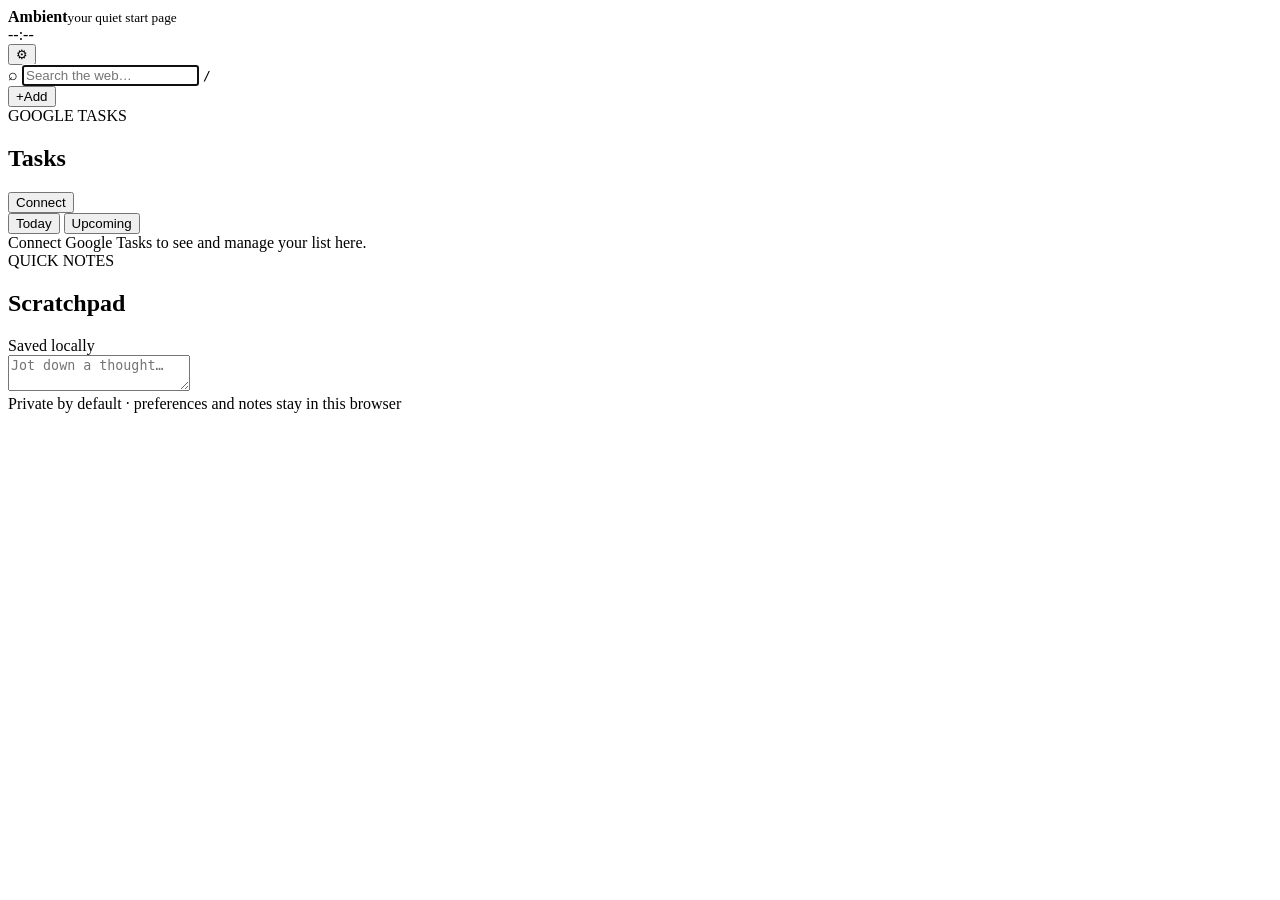
==== extension/newtab.html @ 1ea0e8cf "Add new-tab dashboard markup" ====
<!doctype html>
<html lang="en">
<head>
  <meta charset="utf-8" />
  <meta name="viewport" content="width=device-width, initial-scale=1" />
  <meta name="color-scheme" content="light dark" />
  <title>Ambient Dashboard</title>
  <link rel="stylesheet" href="styles.css" />
</head>
<body>
  <div class="background" id="background"></div>
  <div class="scrim"></div>

  <main class="shell">
    <header class="topbar">
      <div class="brand">
        <div class="brand-mark" aria-hidden="true"><span></span><span></span></div>
        <div><strong>Ambient</strong><small>your quiet start page</small></div>
      </div>
      <div class="clock-wrap" aria-live="polite">
        <div id="dateText" class="date"></div>
        <div id="clockText" class="clock">--:--</div>
      </div>
      <button class="icon-button" id="settingsButton" aria-label="Open settings" title="Settings">⚙</button>
    </header>

    <section class="hero glass">
      <form id="searchForm" class="search" autocomplete="off">
        <span aria-hidden="true">⌕</span>
        <input id="searchInput" type="search" placeholder="Search the web…" aria-label="Search the web" autofocus />
        <kbd>/</kbd>
      </form>
    </section>

    <section class="shortcuts-wrap" aria-label="Shortcuts">
      <div id="shortcuts" class="shortcuts"></div>
      <button id="addShortcutButton" class="shortcut add-shortcut" type="button" title="Add shortcut">
        <span class="shortcut-icon">+</span><span>Add</span>
      </button>
    </section>

    <section class="dashboard-grid">
      <article class="card glass tasks-card">
        <div class="card-head">
          <div>
            <span class="eyebrow">GOOGLE TASKS</span>
            <h2>Tasks</h2>
          </div>
          <div class="task-head-actions">
            <select id="taskListSelect" class="compact-select" aria-label="Task list" hidden></select>
            <button id="connectTasksButton" class="secondary-button" type="button">Connect</button>
            <button id="refreshTasksButton" class="icon-button small" type="button" title="Refresh tasks" hidden>↻</button>
          </div>
        </div>

        <div class="tabs" role="tablist" aria-label="Task filter">
          <button class="tab active" data-filter="today" role="tab" aria-selected="true">Today</button>
          <button class="tab" data-filter="upcoming" role="tab" aria-selected="false">Upcoming</button>
        </div>

        <div id="taskStatus" class="empty-state">
          Connect Google Tasks to see and manage your list here.
        </div>
        <div id="taskList" class="task-list" hidden></div>

        <form id="addTaskForm" class="add-task" hidden>
          <span>+</span>
          <input id="newTaskInput" maxlength="1024" placeholder="Add a task" aria-label="Add a task" />
          <button type="submit">Add</button>
        </form>
      </article>

      <article class="card glass notes-card">
        <div class="card-head">
          <div>
            <span class="eyebrow">QUICK NOTES</span>
            <h2>Scratchpad</h2>
          </div>
          <span id="notesSaved" class="saved-state">Saved locally</span>
        </div>
        <textarea id="notes" maxlength="12000" placeholder="Jot down a thought…" aria-label="Quick notes"></textarea>
      </article>
    </section>

    <footer>Private by default · preferences and notes stay in this browser</footer>
  </main>

  <dialog id="settingsDialog" class="settings-dialog">
    <form method="dialog" class="settings-panel glass" id="settingsForm">
      <div class="settings-head">
        <div><span class="eyebrow">SETTINGS</span><h2>Make it yours</h2></div>
        <button class="icon-button" id="closeSettingsButton" type="button" aria-label="Close settings">×</button>
      </div>

      <div class="settings-grid">
        <label>Appearance
          <select id="themeMode">
            <option value="auto">Auto</option>
            <option value="dark">Dark</option>
            <option value="light">Light</option>
          </select>
        </label>
        <label>Search engine
          <select id="searchEngine">
            <option value="google">Google</option>
            <option value="bing">Bing</option>
            <option value="duckduckgo">DuckDuckGo</option>
          </select>
        </label>
        <label>Primary color
          <input id="primaryColor" type="color" value="#6f87d8" />
        </label>
        <label>Accent color
          <input id="accentColor" type="color" value="#8d7cf6" />
        </label>
        <label>Glass intensity
          <input id="glassIntensity" type="range" min="35" max="90" value="68" />
        </label>
        <label>Background dim
          <input id="backgroundDim" type="range" min="0" max="80" value="28" />
        </label>
      </div>

      <div class="settings-section">
        <div class="section-title"><strong>Background</strong><span>Optional local image</span></div>
        <div class="row gap">
          <label class="file-button">Choose image<input id="backgroundFile" type="file" accept="image/*" /></label>
          <button id="clearBackgroundButton" class="secondary-button" type="button">Clear image</button>
        </div>
      </div>

      <div class="settings-section">
        <div class="section-title"><strong>Google Tasks</strong><span>One-time OAuth setup</span></div>
        <label>Google OAuth Client ID
          <input id="googleClientId" type="text" placeholder="123…apps.googleusercontent.com" autocomplete="off" spellcheck="false" />
        </label>
        <label>Authorized redirect URI
          <div class="copy-row"><input id="redirectUri" type="text" readonly /><button id="copyRedirectButton" class="secondary-button" type="button">Copy</button></div>
        </label>
        <p class="hint">Create a Google OAuth Web client, enable the Tasks API, add this exact redirect URI, then paste the client ID above.</p>
      </div>

      <div class="settings-section">
        <div class="section-title"><strong>Shortcuts</strong><span>Right-click a shortcut to remove it</span></div>
        <div id="shortcutSettings" class="shortcut-settings"></div>
      </div>

      <div class="settings-actions">
        <button id="resetSettingsButton" class="secondary-button" type="button">Reset appearance</button>
        <button id="saveSettingsButton" class="primary-button" value="default">Save</button>
      </div>
    </form>
  </dialog>

  <script src="app.js"></script>
</body>
</html>
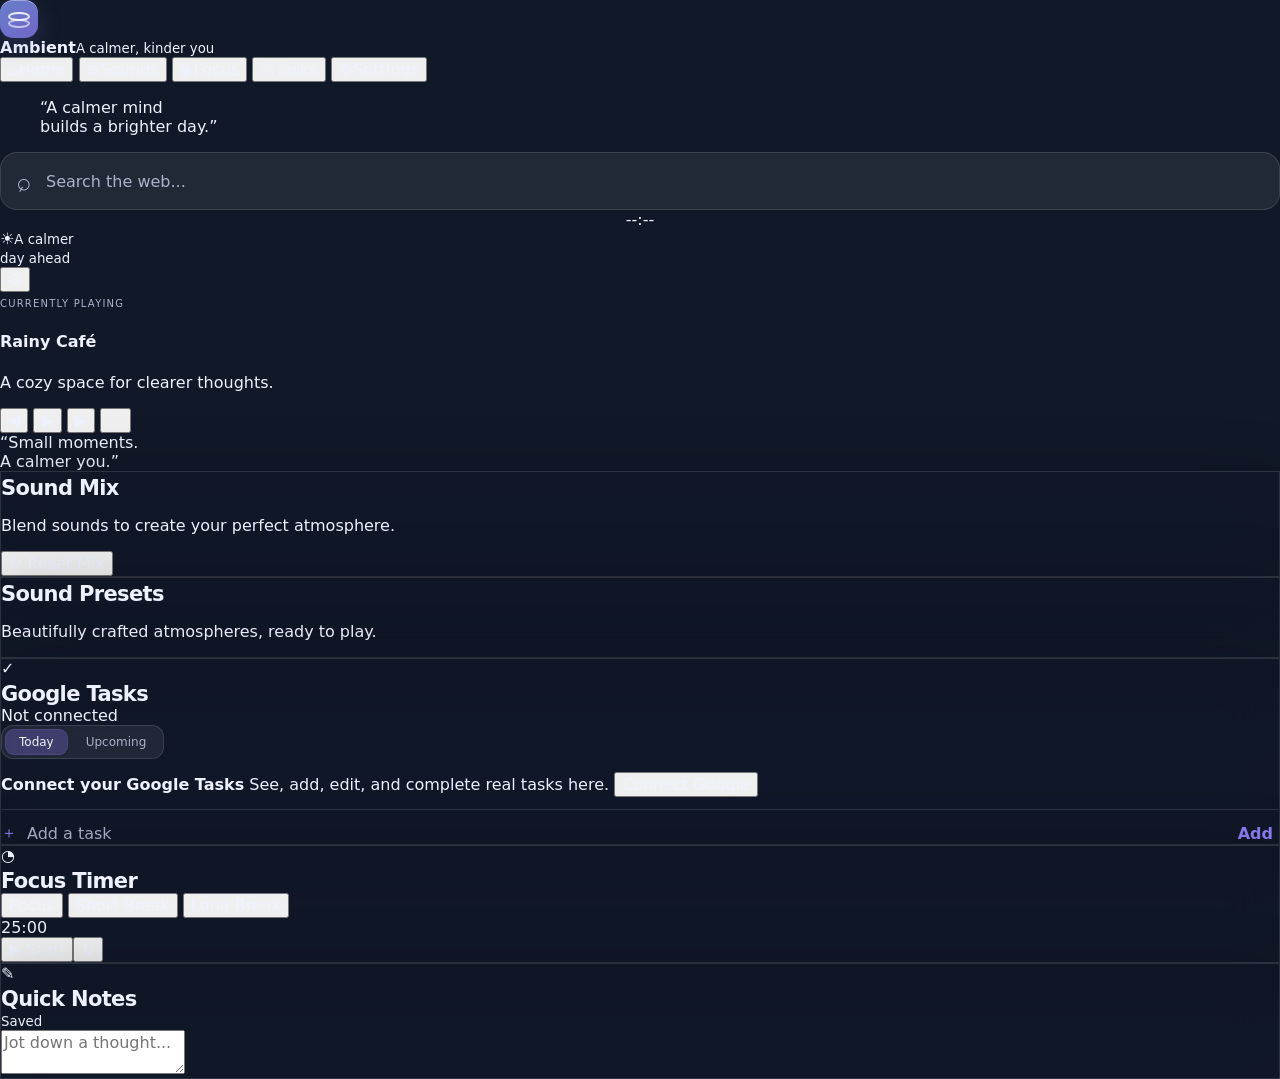
==== commit d483fe70: "Rebuild dashboard layout to match reference" ====
--- a/extension/newtab.html
+++ b/extension/newtab.html
@@ -8,147 +8,158 @@
   <link rel="stylesheet" href="styles.css" />
 </head>
 <body>
-  <div class="background" id="background"></div>
-  <div class="scrim"></div>
+  <div class="page-bg" id="pageBg"></div>
+  <div class="page-wash"></div>
 
-  <main class="shell">
-    <header class="topbar">
-      <div class="brand">
+  <main class="app-shell">
+    <aside class="sidebar glass-soft">
+      <div class="brand-block">
         <div class="brand-mark" aria-hidden="true"><span></span><span></span></div>
-        <div><strong>Ambient</strong><small>your quiet start page</small></div>
+        <div><strong>Ambient</strong><small>A calmer, kinder you</small></div>
       </div>
-      <div class="clock-wrap" aria-live="polite">
-        <div id="dateText" class="date"></div>
-        <div id="clockText" class="clock">--:--</div>
+
+      <nav class="nav-list" aria-label="Dashboard sections">
+        <button class="nav-item active" data-target="homeSection"><span>⌂</span>Home</button>
+        <button class="nav-item" data-target="soundMix"><span>≋</span>Sounds</button>
+        <button class="nav-item" data-target="focusCard"><span>◉</span>Focus</button>
+        <button class="nav-item" data-target="tasksCard"><span>☑</span>Tasks</button>
+        <button class="nav-item" id="settingsNav"><span>⚙</span>Settings</button>
+      </nav>
+
+      <blockquote>“A calmer mind<br>builds a brighter day.”</blockquote>
+    </aside>
+
+    <section class="workspace" id="homeSection">
+      <header class="top-strip">
+        <form id="searchForm" class="search glass-soft" autocomplete="off">
+          <span class="search-icon">⌕</span>
+          <input id="searchInput" type="search" placeholder="Search the web..." aria-label="Search the web" />
+        </form>
+        <div class="clock-wrap">
+          <div id="dateText" class="date-text"></div>
+          <div id="clockText" class="clock-text">--:--</div>
+        </div>
+        <div class="day-state"><span>☀</span><small>A calmer<br>day ahead</small></div>
+        <button class="top-icon" id="settingsButton" aria-label="Open settings">⚙</button>
+      </header>
+
+      <div class="content-grid">
+        <section class="main-column">
+          <article class="now-playing scenic-card">
+            <div class="scenic-overlay"></div>
+            <div class="scenic-content">
+              <div>
+                <span class="eyebrow light">CURRENTLY PLAYING</span>
+                <h1 id="sceneTitle">Rainy Café</h1>
+                <p id="sceneSubtitle">A cozy space for clearer thoughts.</p>
+              </div>
+              <div class="player-row">
+                <button class="round-ghost" id="prevPreset" title="Previous preset">◀</button>
+                <button class="play-main" id="mainPlay" aria-label="Play or pause">▶</button>
+                <button class="round-ghost" id="nextPreset" title="Next preset">▶</button>
+                <button class="round-ghost" id="favoritePreset" title="Favorite">♡</button>
+              </div>
+            </div>
+            <div class="quote-chip">“Small moments.<br>A calmer you.”</div>
+          </article>
+
+          <article class="panel glass" id="soundMix">
+            <div class="panel-head">
+              <div><h2>Sound Mix</h2><p>Blend sounds to create your perfect atmosphere.</p></div>
+              <button class="secondary" id="resetMix">↻ Reset Mix</button>
+            </div>
+            <div class="sound-grid" id="soundGrid"></div>
+          </article>
+
+          <article class="panel glass presets-panel">
+            <div class="panel-head compact"><div><h2>Sound Presets</h2><p>Beautifully crafted atmospheres, ready to play.</p></div></div>
+            <div class="preset-grid" id="presetGrid"></div>
+          </article>
+        </section>
+
+        <aside class="right-column">
+          <article class="side-card glass" id="tasksCard">
+            <div class="side-card-head">
+              <div class="title-with-icon"><span class="badge-icon">✓</span><h2>Google Tasks</h2></div>
+              <div class="sync-state" id="syncState"><span></span> Not connected</div>
+            </div>
+
+            <div class="task-toolbar">
+              <div class="tabs" role="tablist">
+                <button class="tab active" data-filter="today">Today</button>
+                <button class="tab" data-filter="upcoming">Upcoming</button>
+              </div>
+              <select id="taskListSelect" class="task-list-select" aria-label="Task list" hidden></select>
+            </div>
+
+            <div id="taskStatus" class="task-status">
+              <strong>Connect your Google Tasks</strong>
+              <span>See, add, edit, and complete real tasks here.</span>
+              <button id="connectTasksButton" class="primary compact-button">Connect Google</button>
+            </div>
+            <div id="taskList" class="task-list" hidden></div>
+
+            <form id="addTaskForm" class="add-task" hidden>
+              <span>＋</span><input id="newTaskInput" maxlength="1024" placeholder="Add a task" />
+              <button type="submit">Add</button>
+            </form>
+          </article>
+
+          <article class="side-card glass" id="focusCard">
+            <div class="side-card-head"><div class="title-with-icon"><span class="plain-icon">◔</span><h2>Focus Timer</h2></div></div>
+            <div class="focus-tabs">
+              <button class="focus-mode active" data-minutes="25">Focus</button>
+              <button class="focus-mode" data-minutes="5">Short Break</button>
+              <button class="focus-mode" data-minutes="15">Long Break</button>
+            </div>
+            <div class="timer" id="timerText">25:00</div>
+            <div class="timer-actions"><button class="primary timer-start" id="timerStart">▶ Start</button><button class="mini" id="timerReset">↻</button></div>
+          </article>
+
+          <article class="side-card glass notes-mini">
+            <div class="side-card-head"><div class="title-with-icon"><span class="plain-icon">✎</span><h2>Quick Notes</h2></div><small id="notesSaved">Saved</small></div>
+            <textarea id="notes" maxlength="12000" placeholder="Jot down a thought..."></textarea>
+          </article>
+        </aside>
       </div>
-      <button class="icon-button" id="settingsButton" aria-label="Open settings" title="Settings">⚙</button>
-    </header>
-
-    <section class="hero glass">
-      <form id="searchForm" class="search" autocomplete="off">
-        <span aria-hidden="true">⌕</span>
-        <input id="searchInput" type="search" placeholder="Search the web…" aria-label="Search the web" autofocus />
-        <kbd>/</kbd>
-      </form>
     </section>
-
-    <section class="shortcuts-wrap" aria-label="Shortcuts">
-      <div id="shortcuts" class="shortcuts"></div>
-      <button id="addShortcutButton" class="shortcut add-shortcut" type="button" title="Add shortcut">
-        <span class="shortcut-icon">+</span><span>Add</span>
-      </button>
-    </section>
-
-    <section class="dashboard-grid">
-      <article class="card glass tasks-card">
-        <div class="card-head">
-          <div>
-            <span class="eyebrow">GOOGLE TASKS</span>
-            <h2>Tasks</h2>
-          </div>
-          <div class="task-head-actions">
-            <select id="taskListSelect" class="compact-select" aria-label="Task list" hidden></select>
-            <button id="connectTasksButton" class="secondary-button" type="button">Connect</button>
-            <button id="refreshTasksButton" class="icon-button small" type="button" title="Refresh tasks" hidden>↻</button>
-          </div>
-        </div>
-
-        <div class="tabs" role="tablist" aria-label="Task filter">
-          <button class="tab active" data-filter="today" role="tab" aria-selected="true">Today</button>
-          <button class="tab" data-filter="upcoming" role="tab" aria-selected="false">Upcoming</button>
-        </div>
-
-        <div id="taskStatus" class="empty-state">
-          Connect Google Tasks to see and manage your list here.
-        </div>
-        <div id="taskList" class="task-list" hidden></div>
-
-        <form id="addTaskForm" class="add-task" hidden>
-          <span>+</span>
-          <input id="newTaskInput" maxlength="1024" placeholder="Add a task" aria-label="Add a task" />
-          <button type="submit">Add</button>
-        </form>
-      </article>
-
-      <article class="card glass notes-card">
-        <div class="card-head">
-          <div>
-            <span class="eyebrow">QUICK NOTES</span>
-            <h2>Scratchpad</h2>
-          </div>
-          <span id="notesSaved" class="saved-state">Saved locally</span>
-        </div>
-        <textarea id="notes" maxlength="12000" placeholder="Jot down a thought…" aria-label="Quick notes"></textarea>
-      </article>
-    </section>
-
-    <footer>Private by default · preferences and notes stay in this browser</footer>
   </main>
 
   <dialog id="settingsDialog" class="settings-dialog">
     <form method="dialog" class="settings-panel glass" id="settingsForm">
       <div class="settings-head">
         <div><span class="eyebrow">SETTINGS</span><h2>Make it yours</h2></div>
-        <button class="icon-button" id="closeSettingsButton" type="button" aria-label="Close settings">×</button>
+        <button class="close" id="closeSettingsButton" type="button">×</button>
       </div>
 
       <div class="settings-grid">
-        <label>Appearance
-          <select id="themeMode">
-            <option value="auto">Auto</option>
-            <option value="dark">Dark</option>
-            <option value="light">Light</option>
-          </select>
-        </label>
-        <label>Search engine
-          <select id="searchEngine">
-            <option value="google">Google</option>
-            <option value="bing">Bing</option>
-            <option value="duckduckgo">DuckDuckGo</option>
-          </select>
-        </label>
-        <label>Primary color
-          <input id="primaryColor" type="color" value="#6f87d8" />
-        </label>
-        <label>Accent color
-          <input id="accentColor" type="color" value="#8d7cf6" />
-        </label>
-        <label>Glass intensity
-          <input id="glassIntensity" type="range" min="35" max="90" value="68" />
-        </label>
-        <label>Background dim
-          <input id="backgroundDim" type="range" min="0" max="80" value="28" />
-        </label>
+        <label>Appearance<select id="themeMode"><option value="light">Light</option><option value="dark">Dark</option><option value="auto">Auto</option></select></label>
+        <label>Search engine<select id="searchEngine"><option value="google">Google</option><option value="bing">Bing</option><option value="duckduckgo">DuckDuckGo</option></select></label>
+        <label>Primary color<input id="primaryColor" type="color" value="#dfe8ff" /></label>
+        <label>Accent color<input id="accentColor" type="color" value="#6f72e8" /></label>
+        <label>Glass intensity<input id="glassIntensity" type="range" min="42" max="90" value="72" /></label>
+        <label>Background dim<input id="backgroundDim" type="range" min="0" max="65" value="16" /></label>
       </div>
 
-      <div class="settings-section">
+      <section class="settings-section">
         <div class="section-title"><strong>Background</strong><span>Optional local image</span></div>
-        <div class="row gap">
-          <label class="file-button">Choose image<input id="backgroundFile" type="file" accept="image/*" /></label>
-          <button id="clearBackgroundButton" class="secondary-button" type="button">Clear image</button>
+        <div class="row-gap"><label class="file-button">Choose image<input id="backgroundFile" type="file" accept="image/*" /></label><button id="clearBackgroundButton" class="secondary" type="button">Clear image</button></div>
+      </section>
+
+      <section class="settings-section" id="googleSetupSection">
+        <div class="section-title"><strong>Google Tasks</strong><span>Uses the official Google Tasks API</span></div>
+        <div class="oauth-callout">
+          <strong>One-time Google setup is required.</strong>
+          <p>A browser extension cannot access your private Tasks until Google issues it an OAuth client ID. Enable the Google Tasks API, create a <b>Web application</b> OAuth client, add the redirect URI below, then paste the client ID here.</p>
+          <a href="https://console.cloud.google.com/apis/library/tasks.googleapis.com" target="_blank" rel="noreferrer">Open Google Cloud Tasks API ↗</a>
         </div>
-      </div>
+        <label>OAuth Client ID<input id="googleClientId" type="text" placeholder="123...apps.googleusercontent.com" autocomplete="off" spellcheck="false" /></label>
+        <label>Authorized redirect URI<div class="copy-row"><input id="redirectUri" type="text" readonly /><button id="copyRedirectButton" class="secondary" type="button">Copy</button></div></label>
+        <div class="row-gap"><button id="testGoogleButton" class="primary" type="button">Connect / test Google Tasks</button><button id="disconnectGoogleButton" class="secondary" type="button">Disconnect</button></div>
+        <p class="hint" id="googleSetupHint">After saving the client ID, press Connect / test Google Tasks.</p>
+      </section>
 
-      <div class="settings-section">
-        <div class="section-title"><strong>Google Tasks</strong><span>One-time OAuth setup</span></div>
-        <label>Google OAuth Client ID
-          <input id="googleClientId" type="text" placeholder="123…apps.googleusercontent.com" autocomplete="off" spellcheck="false" />
-        </label>
-        <label>Authorized redirect URI
-          <div class="copy-row"><input id="redirectUri" type="text" readonly /><button id="copyRedirectButton" class="secondary-button" type="button">Copy</button></div>
-        </label>
-        <p class="hint">Create a Google OAuth Web client, enable the Tasks API, add this exact redirect URI, then paste the client ID above.</p>
-      </div>
-
-      <div class="settings-section">
-        <div class="section-title"><strong>Shortcuts</strong><span>Right-click a shortcut to remove it</span></div>
-        <div id="shortcutSettings" class="shortcut-settings"></div>
-      </div>
-
-      <div class="settings-actions">
-        <button id="resetSettingsButton" class="secondary-button" type="button">Reset appearance</button>
-        <button id="saveSettingsButton" class="primary-button" value="default">Save</button>
-      </div>
+      <div class="settings-actions"><button id="resetSettingsButton" class="secondary" type="button">Reset appearance</button><button id="saveSettingsButton" class="primary" value="default">Save</button></div>
     </form>
   </dialog>
 
--- a/extension/styles.css
+++ b/extension/styles.css
@@ -0,0 +1,154 @@
+:root {
+  --primary: #6f87d8;
+  --accent: #8d7cf6;
+  --primary-rgb: 111, 135, 216;
+  --accent-rgb: 141, 124, 246;
+  --glass-alpha: .68;
+  --dim: .28;
+  --text: #eef2ff;
+  --muted: #aab3ca;
+  --line: rgba(255,255,255,.12);
+  --card: rgba(18,24,39,var(--glass-alpha));
+  --field: rgba(255,255,255,.07);
+  --shadow: 0 24px 70px rgba(5,9,18,.36);
+}
+* { box-sizing: border-box; }
+html, body { margin: 0; min-height: 100%; }
+html { background: #111827; }
+body {
+  min-height: 100vh;
+  color: var(--text);
+  font-family: Inter, ui-sans-serif, system-ui, -apple-system, BlinkMacSystemFont, "Segoe UI", sans-serif;
+  background: #111827;
+  overflow-x: hidden;
+}
+button, input, textarea, select { font: inherit; }
+button { color: inherit; }
+.background {
+  position: fixed; inset: 0; z-index: -3;
+  background:
+    radial-gradient(circle at 14% 12%, rgba(var(--primary-rgb),.35), transparent 34%),
+    radial-gradient(circle at 82% 8%, rgba(var(--accent-rgb),.24), transparent 34%),
+    linear-gradient(145deg, #182338, #101827 58%, #15182a);
+  background-size: cover; background-position: center;
+  transform: scale(1.015);
+}
+.scrim { position: fixed; inset: 0; z-index: -2; background: rgba(5,8,14,var(--dim)); backdrop-filter: blur(2px); }
+body.light {
+  --text: #16213a;
+  --muted: #60708f;
+  --line: rgba(31,45,78,.13);
+  --card: rgba(244,247,255,var(--glass-alpha));
+  --field: rgba(255,255,255,.48);
+  --shadow: 0 24px 60px rgba(77,91,124,.18);
+  background: #e7edf8;
+}
+body.light .background {
+  background:
+    radial-gradient(circle at 12% 10%, rgba(var(--primary-rgb),.22), transparent 34%),
+    radial-gradient(circle at 84% 4%, rgba(var(--accent-rgb),.16), transparent 34%),
+    linear-gradient(145deg, #eff3fa, #dce5f2 58%, #e9e6f4);
+}
+.glass { border: 1px solid var(--line); background: var(--card); backdrop-filter: blur(26px) saturate(130%); -webkit-backdrop-filter: blur(26px) saturate(130%); box-shadow: var(--shadow); }
+.shell { width: min(1180px, calc(100% - 44px)); margin: 0 auto; padding: 28px 0 34px; }
+.topbar { display: grid; grid-template-columns: 1fr auto 1fr; align-items: center; gap: 18px; margin-bottom: 28px; }
+.brand { display: flex; align-items: center; gap: 12px; }
+.brand strong { display: block; font-size: 16px; letter-spacing: -.02em; }
+.brand small { display: block; color: var(--muted); margin-top: 2px; font-size: 11px; }
+.brand-mark { width: 38px; height: 38px; border-radius: 13px; display: grid; place-items: center; background: linear-gradient(145deg, rgba(var(--primary-rgb),.92), rgba(var(--accent-rgb),.78)); box-shadow: inset 0 1px rgba(255,255,255,.35), 0 8px 24px rgba(var(--primary-rgb),.24); position: relative; overflow: hidden; }
+.brand-mark span { position: absolute; width: 22px; height: 9px; border: 2px solid rgba(255,255,255,.86); border-radius: 50%; }
+.brand-mark span:first-child { transform: translateY(-3px); }
+.brand-mark span:last-child { transform: translateY(4px); opacity: .7; }
+.clock-wrap { text-align: center; min-width: 190px; }
+.clock { font-size: 26px; font-weight: 650; letter-spacing: -.04em; line-height: 1.05; }
+.date { color: var(--muted); font-size: 12px; margin-bottom: 4px; }
+.topbar > .icon-button { justify-self: end; }
+.icon-button { border: 1px solid var(--line); width: 40px; height: 40px; border-radius: 14px; background: var(--field); cursor: pointer; display: grid; place-items: center; transition: .18s ease; }
+.icon-button:hover, .secondary-button:hover, .primary-button:hover { transform: translateY(-1px); border-color: rgba(var(--accent-rgb),.4); }
+.icon-button.small { width: 34px; height: 34px; border-radius: 11px; }
+.hero { border-radius: 24px; padding: 13px; max-width: 820px; margin: 0 auto 22px; }
+.search { display: flex; align-items: center; gap: 13px; background: var(--field); border: 1px solid var(--line); border-radius: 17px; padding: 0 15px; height: 58px; }
+.search > span { font-size: 25px; color: var(--muted); transform: rotate(-15deg); }
+.search input { flex: 1; min-width: 0; border: 0; outline: 0; background: transparent; color: var(--text); font-size: 16px; }
+.search input::placeholder { color: var(--muted); }
+kbd { color: var(--muted); border: 1px solid var(--line); border-radius: 7px; padding: 2px 7px; font-size: 11px; background: var(--field); }
+.shortcuts-wrap { display: flex; justify-content: center; flex-wrap: wrap; gap: 10px; margin: 0 auto 24px; }
+.shortcuts { display: contents; }
+.shortcut { border: 1px solid var(--line); background: rgba(255,255,255,.045); min-width: 88px; height: 72px; padding: 9px 12px; border-radius: 18px; color: var(--text); display: flex; flex-direction: column; justify-content: center; align-items: center; gap: 6px; text-decoration: none; cursor: pointer; backdrop-filter: blur(14px); transition: .18s ease; }
+.shortcut:hover { transform: translateY(-2px); background: rgba(var(--primary-rgb),.14); border-color: rgba(var(--primary-rgb),.28); }
+.shortcut-icon { width: 28px; height: 28px; display: grid; place-items: center; border-radius: 9px; background: rgba(var(--primary-rgb),.14); font-weight: 750; }
+.shortcut span:last-child { max-width: 78px; overflow: hidden; text-overflow: ellipsis; white-space: nowrap; font-size: 11px; }
+.add-shortcut { opacity: .74; }
+.dashboard-grid { display: grid; grid-template-columns: minmax(0, 1.75fr) minmax(290px, .85fr); gap: 16px; align-items: stretch; }
+.card { border-radius: 24px; padding: 20px; min-height: 380px; }
+.card-head { display: flex; align-items: flex-start; justify-content: space-between; gap: 16px; margin-bottom: 16px; }
+.eyebrow { font-size: 10px; color: var(--muted); letter-spacing: .12em; }
+h2 { margin: 4px 0 0; font-size: 21px; letter-spacing: -.03em; }
+.task-head-actions { display: flex; gap: 7px; align-items: center; }
+.secondary-button, .primary-button { border-radius: 11px; padding: 8px 11px; border: 1px solid var(--line); cursor: pointer; transition: .18s ease; }
+.secondary-button { background: var(--field); }
+.primary-button { border-color: rgba(var(--accent-rgb),.45); background: rgba(var(--accent-rgb),.28); }
+.compact-select { max-width: 165px; }
+select, input[type="text"] { border: 1px solid var(--line); background: var(--field); color: var(--text); border-radius: 11px; padding: 9px 10px; outline: none; }
+select option { color: #111827; }
+.tabs { display: inline-flex; gap: 4px; padding: 3px; border: 1px solid var(--line); border-radius: 12px; background: var(--field); margin-bottom: 13px; }
+.tab { border: 0; background: transparent; color: var(--muted); padding: 6px 14px; border-radius: 9px; cursor: pointer; font-size: 12px; }
+.tab.active { color: var(--text); background: rgba(var(--accent-rgb),.27); box-shadow: inset 0 0 0 1px rgba(var(--accent-rgb),.16); }
+.empty-state { color: var(--muted); border: 1px dashed var(--line); border-radius: 16px; padding: 30px 18px; text-align: center; margin-top: 4px; font-size: 13px; }
+.task-list { display: flex; flex-direction: column; gap: 3px; max-height: 260px; overflow: auto; padding-right: 3px; }
+.task-row { display: grid; grid-template-columns: auto minmax(0,1fr) auto auto auto; align-items: center; gap: 9px; min-height: 42px; padding: 6px 5px; border-bottom: 1px solid rgba(255,255,255,.055); }
+.task-row:last-child { border-bottom: 0; }
+.task-row input[type="checkbox"] { appearance: none; width: 17px; height: 17px; border-radius: 5px; border: 1.5px solid rgba(var(--accent-rgb),.58); background: transparent; cursor: pointer; display: grid; place-items: center; }
+.task-row input[type="checkbox"]:checked { background: var(--accent); }
+.task-row input[type="checkbox"]:checked::after { content: "✓"; font-size: 11px; color: white; font-weight: 900; }
+.task-title { overflow: hidden; text-overflow: ellipsis; white-space: nowrap; font-size: 13px; }
+.task-row.completed .task-title { text-decoration: line-through; color: var(--muted); }
+.task-due { color: var(--muted); font-size: 10px; white-space: nowrap; }
+.task-action { border: 0; background: transparent; color: var(--muted); cursor: pointer; padding: 4px; opacity: .1; transition: .15s; }
+.task-row:hover .task-action, .task-action:focus-visible { opacity: 1; }
+.add-task { margin-top: 12px; display: flex; align-items: center; gap: 8px; border-top: 1px solid var(--line); padding-top: 13px; }
+.add-task span { color: var(--accent); }
+.add-task input { flex: 1; min-width: 0; border: 0; background: transparent; color: var(--text); outline: 0; }
+.add-task input::placeholder { color: var(--muted); }
+.add-task button { border: 0; background: transparent; color: var(--accent); cursor: pointer; font-weight: 650; }
+.notes-card { display: flex; flex-direction: column; }
+.saved-state { color: var(--muted); font-size: 10px; }
+.notes-card textarea { flex: 1; min-height: 260px; resize: none; border: 1px solid var(--line); border-radius: 17px; background: var(--field); color: var(--text); padding: 14px; outline: 0; line-height: 1.55; }
+.notes-card textarea::placeholder { color: var(--muted); }
+footer { color: var(--muted); font-size: 10px; text-align: center; margin-top: 18px; }
+.settings-dialog { border: 0; padding: 0; background: transparent; width: min(760px, calc(100% - 28px)); max-height: 92vh; color: var(--text); }
+.settings-dialog::backdrop { background: rgba(5,8,14,.58); backdrop-filter: blur(7px); }
+.settings-panel { padding: 22px; border-radius: 26px; max-height: 90vh; overflow: auto; }
+.settings-head { display: flex; justify-content: space-between; align-items: flex-start; margin-bottom: 18px; }
+.settings-grid { display: grid; grid-template-columns: repeat(2, minmax(0,1fr)); gap: 13px; }
+.settings-panel label { display: flex; flex-direction: column; gap: 7px; color: var(--muted); font-size: 11px; }
+.settings-panel label > input, .settings-panel label > select { width: 100%; }
+.settings-panel input[type="color"] { width: 100%; height: 42px; border: 1px solid var(--line); border-radius: 11px; background: var(--field); padding: 4px; }
+.settings-panel input[type="range"] { accent-color: var(--accent); }
+.settings-section { border-top: 1px solid var(--line); margin-top: 18px; padding-top: 17px; }
+.section-title { display: flex; align-items: baseline; justify-content: space-between; gap: 12px; margin-bottom: 12px; }
+.section-title span, .hint { color: var(--muted); font-size: 10px; }
+.row { display: flex; align-items: center; }
+.gap { gap: 9px; }
+.file-button { border: 1px solid var(--line); background: var(--field); border-radius: 11px; padding: 8px 11px; cursor: pointer; display: inline-flex !important; color: var(--text) !important; }
+.file-button input { display: none; }
+.copy-row { display: grid; grid-template-columns: 1fr auto; gap: 7px; }
+.hint { margin: 8px 0 0; line-height: 1.5; }
+.shortcut-settings { display: flex; flex-wrap: wrap; gap: 7px; }
+.shortcut-chip { display: inline-flex; align-items: center; gap: 7px; border: 1px solid var(--line); border-radius: 999px; padding: 6px 8px 6px 10px; background: var(--field); font-size: 11px; }
+.shortcut-chip button { width: 20px; height: 20px; border: 0; border-radius: 50%; background: rgba(255,255,255,.08); cursor: pointer; color: var(--muted); }
+.settings-actions { display: flex; justify-content: space-between; gap: 10px; margin-top: 20px; }
+@media (max-width: 820px) {
+  .shell { width: min(100% - 24px, 1180px); padding-top: 18px; }
+  .topbar { grid-template-columns: 1fr auto; }
+  .clock-wrap { grid-row: 2; grid-column: 1 / -1; }
+  .dashboard-grid { grid-template-columns: 1fr; }
+  .notes-card { min-height: 300px; }
+}
+@media (max-width: 560px) {
+  .settings-grid { grid-template-columns: 1fr; }
+  .card { padding: 16px; }
+  .task-head-actions { flex-wrap: wrap; justify-content: flex-end; }
+  .compact-select { max-width: 130px; }
+  .shortcut { min-width: 76px; }
+}
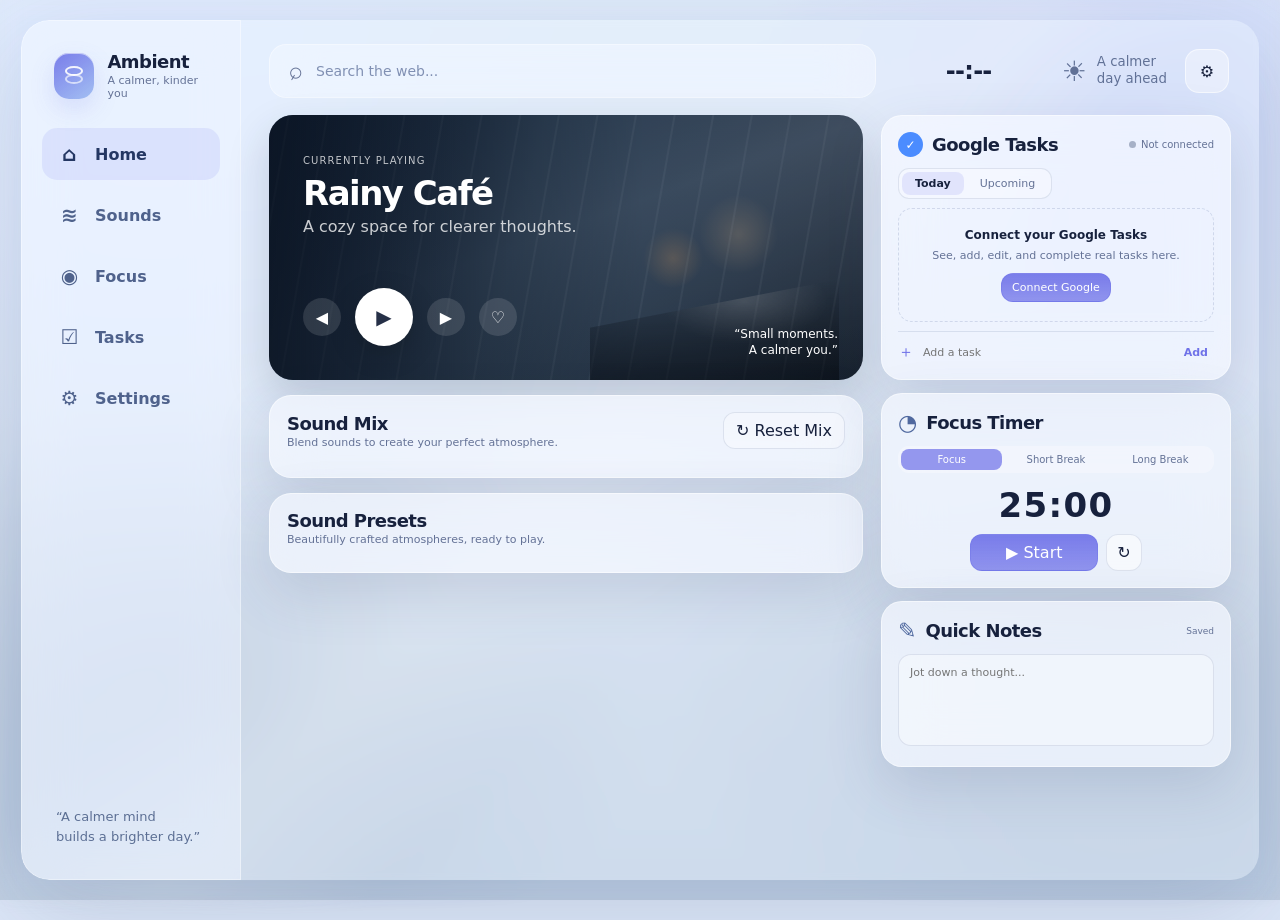
==== commit 8dace26a: "Load modular dashboard scripts" ====
--- a/extension/newtab.html
+++ b/extension/newtab.html
@@ -163,6 +163,9 @@
     </form>
   </dialog>
 
-  <script src="app.js"></script>
+  <script src="state.js"></script>
+  <script src="audio.js"></script>
+  <script src="tasks.js"></script>
+  <script src="app-v2.js"></script>
 </body>
 </html>
--- a/extension/styles.css
+++ b/extension/styles.css
@@ -1,154 +1,20 @@
 :root {
-  --primary: #6f87d8;
-  --accent: #8d7cf6;
-  --primary-rgb: 111, 135, 216;
-  --accent-rgb: 141, 124, 246;
-  --glass-alpha: .68;
-  --dim: .28;
-  --text: #eef2ff;
-  --muted: #aab3ca;
-  --line: rgba(255,255,255,.12);
-  --card: rgba(18,24,39,var(--glass-alpha));
-  --field: rgba(255,255,255,.07);
-  --shadow: 0 24px 70px rgba(5,9,18,.36);
+  --primary:#dfe8ff;
+  --accent:#6f72e8;
+  --primary-rgb:223,232,255;
+  --accent-rgb:111,114,232;
+  --glass-alpha:.72;
+  --dim:.16;
+  --text:#17213d;
+  --muted:#647296;
+  --line:rgba(76,96,145,.14);
+  --panel:rgba(245,248,255,var(--glass-alpha));
+  --panel-soft:rgba(243,247,255,.62);
+  --field:rgba(255,255,255,.52);
+  --shadow:0 20px 55px rgba(67,82,122,.16);
 }
-* { box-sizing: border-box; }
-html, body { margin: 0; min-height: 100%; }
-html { background: #111827; }
-body {
-  min-height: 100vh;
-  color: var(--text);
-  font-family: Inter, ui-sans-serif, system-ui, -apple-system, BlinkMacSystemFont, "Segoe UI", sans-serif;
-  background: #111827;
-  overflow-x: hidden;
-}
-button, input, textarea, select { font: inherit; }
-button { color: inherit; }
-.background {
-  position: fixed; inset: 0; z-index: -3;
-  background:
-    radial-gradient(circle at 14% 12%, rgba(var(--primary-rgb),.35), transparent 34%),
-    radial-gradient(circle at 82% 8%, rgba(var(--accent-rgb),.24), transparent 34%),
-    linear-gradient(145deg, #182338, #101827 58%, #15182a);
-  background-size: cover; background-position: center;
-  transform: scale(1.015);
-}
-.scrim { position: fixed; inset: 0; z-index: -2; background: rgba(5,8,14,var(--dim)); backdrop-filter: blur(2px); }
-body.light {
-  --text: #16213a;
-  --muted: #60708f;
-  --line: rgba(31,45,78,.13);
-  --card: rgba(244,247,255,var(--glass-alpha));
-  --field: rgba(255,255,255,.48);
-  --shadow: 0 24px 60px rgba(77,91,124,.18);
-  background: #e7edf8;
-}
-body.light .background {
-  background:
-    radial-gradient(circle at 12% 10%, rgba(var(--primary-rgb),.22), transparent 34%),
-    radial-gradient(circle at 84% 4%, rgba(var(--accent-rgb),.16), transparent 34%),
-    linear-gradient(145deg, #eff3fa, #dce5f2 58%, #e9e6f4);
-}
-.glass { border: 1px solid var(--line); background: var(--card); backdrop-filter: blur(26px) saturate(130%); -webkit-backdrop-filter: blur(26px) saturate(130%); box-shadow: var(--shadow); }
-.shell { width: min(1180px, calc(100% - 44px)); margin: 0 auto; padding: 28px 0 34px; }
-.topbar { display: grid; grid-template-columns: 1fr auto 1fr; align-items: center; gap: 18px; margin-bottom: 28px; }
-.brand { display: flex; align-items: center; gap: 12px; }
-.brand strong { display: block; font-size: 16px; letter-spacing: -.02em; }
-.brand small { display: block; color: var(--muted); margin-top: 2px; font-size: 11px; }
-.brand-mark { width: 38px; height: 38px; border-radius: 13px; display: grid; place-items: center; background: linear-gradient(145deg, rgba(var(--primary-rgb),.92), rgba(var(--accent-rgb),.78)); box-shadow: inset 0 1px rgba(255,255,255,.35), 0 8px 24px rgba(var(--primary-rgb),.24); position: relative; overflow: hidden; }
-.brand-mark span { position: absolute; width: 22px; height: 9px; border: 2px solid rgba(255,255,255,.86); border-radius: 50%; }
-.brand-mark span:first-child { transform: translateY(-3px); }
-.brand-mark span:last-child { transform: translateY(4px); opacity: .7; }
-.clock-wrap { text-align: center; min-width: 190px; }
-.clock { font-size: 26px; font-weight: 650; letter-spacing: -.04em; line-height: 1.05; }
-.date { color: var(--muted); font-size: 12px; margin-bottom: 4px; }
-.topbar > .icon-button { justify-self: end; }
-.icon-button { border: 1px solid var(--line); width: 40px; height: 40px; border-radius: 14px; background: var(--field); cursor: pointer; display: grid; place-items: center; transition: .18s ease; }
-.icon-button:hover, .secondary-button:hover, .primary-button:hover { transform: translateY(-1px); border-color: rgba(var(--accent-rgb),.4); }
-.icon-button.small { width: 34px; height: 34px; border-radius: 11px; }
-.hero { border-radius: 24px; padding: 13px; max-width: 820px; margin: 0 auto 22px; }
-.search { display: flex; align-items: center; gap: 13px; background: var(--field); border: 1px solid var(--line); border-radius: 17px; padding: 0 15px; height: 58px; }
-.search > span { font-size: 25px; color: var(--muted); transform: rotate(-15deg); }
-.search input { flex: 1; min-width: 0; border: 0; outline: 0; background: transparent; color: var(--text); font-size: 16px; }
-.search input::placeholder { color: var(--muted); }
-kbd { color: var(--muted); border: 1px solid var(--line); border-radius: 7px; padding: 2px 7px; font-size: 11px; background: var(--field); }
-.shortcuts-wrap { display: flex; justify-content: center; flex-wrap: wrap; gap: 10px; margin: 0 auto 24px; }
-.shortcuts { display: contents; }
-.shortcut { border: 1px solid var(--line); background: rgba(255,255,255,.045); min-width: 88px; height: 72px; padding: 9px 12px; border-radius: 18px; color: var(--text); display: flex; flex-direction: column; justify-content: center; align-items: center; gap: 6px; text-decoration: none; cursor: pointer; backdrop-filter: blur(14px); transition: .18s ease; }
-.shortcut:hover { transform: translateY(-2px); background: rgba(var(--primary-rgb),.14); border-color: rgba(var(--primary-rgb),.28); }
-.shortcut-icon { width: 28px; height: 28px; display: grid; place-items: center; border-radius: 9px; background: rgba(var(--primary-rgb),.14); font-weight: 750; }
-.shortcut span:last-child { max-width: 78px; overflow: hidden; text-overflow: ellipsis; white-space: nowrap; font-size: 11px; }
-.add-shortcut { opacity: .74; }
-.dashboard-grid { display: grid; grid-template-columns: minmax(0, 1.75fr) minmax(290px, .85fr); gap: 16px; align-items: stretch; }
-.card { border-radius: 24px; padding: 20px; min-height: 380px; }
-.card-head { display: flex; align-items: flex-start; justify-content: space-between; gap: 16px; margin-bottom: 16px; }
-.eyebrow { font-size: 10px; color: var(--muted); letter-spacing: .12em; }
-h2 { margin: 4px 0 0; font-size: 21px; letter-spacing: -.03em; }
-.task-head-actions { display: flex; gap: 7px; align-items: center; }
-.secondary-button, .primary-button { border-radius: 11px; padding: 8px 11px; border: 1px solid var(--line); cursor: pointer; transition: .18s ease; }
-.secondary-button { background: var(--field); }
-.primary-button { border-color: rgba(var(--accent-rgb),.45); background: rgba(var(--accent-rgb),.28); }
-.compact-select { max-width: 165px; }
-select, input[type="text"] { border: 1px solid var(--line); background: var(--field); color: var(--text); border-radius: 11px; padding: 9px 10px; outline: none; }
-select option { color: #111827; }
-.tabs { display: inline-flex; gap: 4px; padding: 3px; border: 1px solid var(--line); border-radius: 12px; background: var(--field); margin-bottom: 13px; }
-.tab { border: 0; background: transparent; color: var(--muted); padding: 6px 14px; border-radius: 9px; cursor: pointer; font-size: 12px; }
-.tab.active { color: var(--text); background: rgba(var(--accent-rgb),.27); box-shadow: inset 0 0 0 1px rgba(var(--accent-rgb),.16); }
-.empty-state { color: var(--muted); border: 1px dashed var(--line); border-radius: 16px; padding: 30px 18px; text-align: center; margin-top: 4px; font-size: 13px; }
-.task-list { display: flex; flex-direction: column; gap: 3px; max-height: 260px; overflow: auto; padding-right: 3px; }
-.task-row { display: grid; grid-template-columns: auto minmax(0,1fr) auto auto auto; align-items: center; gap: 9px; min-height: 42px; padding: 6px 5px; border-bottom: 1px solid rgba(255,255,255,.055); }
-.task-row:last-child { border-bottom: 0; }
-.task-row input[type="checkbox"] { appearance: none; width: 17px; height: 17px; border-radius: 5px; border: 1.5px solid rgba(var(--accent-rgb),.58); background: transparent; cursor: pointer; display: grid; place-items: center; }
-.task-row input[type="checkbox"]:checked { background: var(--accent); }
-.task-row input[type="checkbox"]:checked::after { content: "✓"; font-size: 11px; color: white; font-weight: 900; }
-.task-title { overflow: hidden; text-overflow: ellipsis; white-space: nowrap; font-size: 13px; }
-.task-row.completed .task-title { text-decoration: line-through; color: var(--muted); }
-.task-due { color: var(--muted); font-size: 10px; white-space: nowrap; }
-.task-action { border: 0; background: transparent; color: var(--muted); cursor: pointer; padding: 4px; opacity: .1; transition: .15s; }
-.task-row:hover .task-action, .task-action:focus-visible { opacity: 1; }
-.add-task { margin-top: 12px; display: flex; align-items: center; gap: 8px; border-top: 1px solid var(--line); padding-top: 13px; }
-.add-task span { color: var(--accent); }
-.add-task input { flex: 1; min-width: 0; border: 0; background: transparent; color: var(--text); outline: 0; }
-.add-task input::placeholder { color: var(--muted); }
-.add-task button { border: 0; background: transparent; color: var(--accent); cursor: pointer; font-weight: 650; }
-.notes-card { display: flex; flex-direction: column; }
-.saved-state { color: var(--muted); font-size: 10px; }
-.notes-card textarea { flex: 1; min-height: 260px; resize: none; border: 1px solid var(--line); border-radius: 17px; background: var(--field); color: var(--text); padding: 14px; outline: 0; line-height: 1.55; }
-.notes-card textarea::placeholder { color: var(--muted); }
-footer { color: var(--muted); font-size: 10px; text-align: center; margin-top: 18px; }
-.settings-dialog { border: 0; padding: 0; background: transparent; width: min(760px, calc(100% - 28px)); max-height: 92vh; color: var(--text); }
-.settings-dialog::backdrop { background: rgba(5,8,14,.58); backdrop-filter: blur(7px); }
-.settings-panel { padding: 22px; border-radius: 26px; max-height: 90vh; overflow: auto; }
-.settings-head { display: flex; justify-content: space-between; align-items: flex-start; margin-bottom: 18px; }
-.settings-grid { display: grid; grid-template-columns: repeat(2, minmax(0,1fr)); gap: 13px; }
-.settings-panel label { display: flex; flex-direction: column; gap: 7px; color: var(--muted); font-size: 11px; }
-.settings-panel label > input, .settings-panel label > select { width: 100%; }
-.settings-panel input[type="color"] { width: 100%; height: 42px; border: 1px solid var(--line); border-radius: 11px; background: var(--field); padding: 4px; }
-.settings-panel input[type="range"] { accent-color: var(--accent); }
-.settings-section { border-top: 1px solid var(--line); margin-top: 18px; padding-top: 17px; }
-.section-title { display: flex; align-items: baseline; justify-content: space-between; gap: 12px; margin-bottom: 12px; }
-.section-title span, .hint { color: var(--muted); font-size: 10px; }
-.row { display: flex; align-items: center; }
-.gap { gap: 9px; }
-.file-button { border: 1px solid var(--line); background: var(--field); border-radius: 11px; padding: 8px 11px; cursor: pointer; display: inline-flex !important; color: var(--text) !important; }
-.file-button input { display: none; }
-.copy-row { display: grid; grid-template-columns: 1fr auto; gap: 7px; }
-.hint { margin: 8px 0 0; line-height: 1.5; }
-.shortcut-settings { display: flex; flex-wrap: wrap; gap: 7px; }
-.shortcut-chip { display: inline-flex; align-items: center; gap: 7px; border: 1px solid var(--line); border-radius: 999px; padding: 6px 8px 6px 10px; background: var(--field); font-size: 11px; }
-.shortcut-chip button { width: 20px; height: 20px; border: 0; border-radius: 50%; background: rgba(255,255,255,.08); cursor: pointer; color: var(--muted); }
-.settings-actions { display: flex; justify-content: space-between; gap: 10px; margin-top: 20px; }
-@media (max-width: 820px) {
-  .shell { width: min(100% - 24px, 1180px); padding-top: 18px; }
-  .topbar { grid-template-columns: 1fr auto; }
-  .clock-wrap { grid-row: 2; grid-column: 1 / -1; }
-  .dashboard-grid { grid-template-columns: 1fr; }
-  .notes-card { min-height: 300px; }
-}
-@media (max-width: 560px) {
-  .settings-grid { grid-template-columns: 1fr; }
-  .card { padding: 16px; }
-  .task-head-actions { flex-wrap: wrap; justify-content: flex-end; }
-  .compact-select { max-width: 130px; }
-  .shortcut { min-width: 76px; }
-}
+*{box-sizing:border-box}html,body{margin:0;min-height:100%}body{min-height:100vh;font-family:Inter,ui-sans-serif,system-ui,-apple-system,BlinkMacSystemFont,"Segoe UI",sans-serif;color:var(--text);overflow-x:hidden;background:#dce6f7}button,input,textarea,select{font:inherit}button{color:inherit}.page-bg{position:fixed;inset:0;z-index:-4;background:radial-gradient(circle at 12% 13%,rgba(var(--primary-rgb),.75),transparent 32%),radial-gradient(circle at 88% 12%,rgba(var(--accent-rgb),.18),transparent 27%),linear-gradient(180deg,#dce7f6 0%,#ced9ea 52%,#b7c7dc 100%)}.page-bg:after{content:"";position:absolute;inset:0;background:linear-gradient(135deg,transparent 0 38%,rgba(255,255,255,.28) 48%,transparent 58%),radial-gradient(ellipse at 15% 78%,rgba(62,86,118,.23),transparent 31%),radial-gradient(ellipse at 88% 74%,rgba(40,68,102,.18),transparent 32%);filter:blur(8px);opacity:.78}.page-wash{position:fixed;inset:0;z-index:-3;background:rgba(242,247,255,var(--dim));backdrop-filter:blur(11px) saturate(118%)}body.dark{--text:#edf2ff;--muted:#a4afc9;--line:rgba(255,255,255,.11);--panel:rgba(19,27,43,var(--glass-alpha));--panel-soft:rgba(22,30,47,.66);--field:rgba(255,255,255,.07);--shadow:0 22px 65px rgba(4,8,17,.38);background:#101725}body.dark .page-bg{background:radial-gradient(circle at 12% 13%,rgba(var(--accent-rgb),.20),transparent 30%),radial-gradient(circle at 88% 8%,rgba(87,124,173,.18),transparent 30%),linear-gradient(180deg,#1a2638,#101826 58%,#101522)}body.dark .page-wash{background:rgba(7,12,21,var(--dim))}
+.glass{border:1px solid rgba(255,255,255,.48);background:var(--panel);backdrop-filter:blur(28px) saturate(126%);-webkit-backdrop-filter:blur(28px) saturate(126%);box-shadow:var(--shadow)}body.dark .glass{border-color:var(--line)}.glass-soft{border:1px solid rgba(255,255,255,.34);background:var(--panel-soft);backdrop-filter:blur(26px) saturate(125%);-webkit-backdrop-filter:blur(26px) saturate(125%)}body.dark .glass-soft{border-color:var(--line)}
+.app-shell{width:min(1460px,calc(100% - 42px));min-height:calc(100vh - 40px);margin:20px auto;display:grid;grid-template-columns:220px minmax(0,1fr);border-radius:28px;overflow:hidden;box-shadow:0 28px 90px rgba(62,81,122,.18)}.sidebar{padding:30px 20px 24px;display:flex;flex-direction:column;border-radius:28px 0 0 28px}.brand-block{display:flex;align-items:center;gap:13px;padding:0 12px 28px}.brand-block strong{display:block;font-size:18px;letter-spacing:-.03em}.brand-block small{display:block;color:var(--muted);font-size:11px;margin-top:2px}.brand-mark{width:46px;height:46px;border-radius:15px;background:linear-gradient(145deg,rgba(var(--accent-rgb),.92),rgba(142,176,239,.78));position:relative;box-shadow:inset 0 1px rgba(255,255,255,.55),0 10px 25px rgba(var(--accent-rgb),.18)}.brand-mark span{position:absolute;left:11px;right:11px;height:10px;border:2px solid rgba(255,255,255,.9);border-radius:50%}.brand-mark span:first-child{top:13px}.brand-mark span:last-child{top:21px;opacity:.7}.nav-list{display:flex;flex-direction:column;gap:9px}.nav-item{height:52px;border:0;border-radius:15px;background:transparent;display:flex;align-items:center;gap:14px;padding:0 16px;color:#4f628c;font-weight:600;cursor:pointer;text-align:left}.nav-item span{font-size:20px;width:23px;text-align:center}.nav-item.active,.nav-item:hover{background:rgba(var(--accent-rgb),.12);color:#243763}.sidebar blockquote{margin:auto 14px 8px;color:#5c6f94;font-size:13px;line-height:1.55}.workspace{padding:24px 28px 28px;min-width:0;background:rgba(245,249,255,.28)}body.dark .workspace{background:rgba(10,15,25,.18)}.top-strip{display:grid;grid-template-columns:minmax(280px,620px) minmax(150px,auto) auto 46px;align-items:center;gap:18px;margin-bottom:17px}.search{height:54px;border-radius:17px;display:flex;align-items:center;padding:0 18px;gap:12px}.search-icon{font-size:24px;color:var(--muted);transform:rotate(-14deg)}.search input{flex:1;min-width:0;border:0;outline:0;background:transparent;color:var(--text);font-size:14px}.search input::placeholder{color:#8090b3}.clock-wrap{text-align:center}.date-text{font-size:12px;color:#617196}.clock-text{font-size:24px;font-weight:650;letter-spacing:-.03em}.day-state{display:flex;align-items:center;gap:10px;color:#617196}.day-state>span{font-size:28px}.day-state small{line-height:1.25}.top-icon{width:44px;height:44px;border:1px solid rgba(255,255,255,.55);background:rgba(255,255,255,.38);border-radius:14px;cursor:pointer}.content-grid{display:grid;grid-template-columns:minmax(0,1.9fr) 350px;gap:18px;align-items:start}.main-column,.right-column{display:flex;flex-direction:column;gap:15px}.now-playing{height:265px;border-radius:24px;overflow:hidden;position:relative;background:linear-gradient(105deg,rgba(16,32,57,.96),rgba(46,67,89,.7) 42%,rgba(20,28,42,.28)),radial-gradient(circle at 68% 54%,rgba(255,193,129,.56),transparent 7%),radial-gradient(circle at 79% 45%,rgba(255,215,169,.45),transparent 8%),linear-gradient(160deg,#2c4058,#66788e 46%,#1b2734 100%);box-shadow:0 18px 42px rgba(41,57,82,.18)}.now-playing:before{content:"";position:absolute;inset:0;background:repeating-linear-gradient(100deg,transparent 0 18px,rgba(230,242,255,.12) 19px 20px,transparent 21px 38px);opacity:.48;mix-blend-mode:screen}.now-playing:after{content:"";position:absolute;left:54%;right:4%;bottom:0;height:38%;background:linear-gradient(180deg,transparent,rgba(8,12,18,.58)),radial-gradient(ellipse at 62% 22%,rgba(255,255,255,.22),transparent 38%);clip-path:polygon(0 48%,100% 0,100% 100%,0 100%)}.scenic-overlay{position:absolute;inset:0;background:linear-gradient(90deg,rgba(10,18,30,.72),rgba(10,18,30,.18) 63%,rgba(8,12,18,.18));z-index:1}.scenic-content{position:relative;z-index:2;height:100%;padding:34px;display:flex;flex-direction:column;justify-content:space-between;color:white}.eyebrow{font-size:10px;letter-spacing:.11em;color:var(--muted)}.eyebrow.light{color:rgba(255,255,255,.74)}.now-playing h1{font-size:34px;line-height:1;margin:8px 0 7px;letter-spacing:-.045em}.now-playing p{margin:0;color:rgba(255,255,255,.78)}.player-row{display:flex;align-items:center;gap:14px}.round-ghost,.play-main{border:0;cursor:pointer}.round-ghost{width:38px;height:38px;border-radius:50%;background:rgba(255,255,255,.12);color:white}.play-main{width:58px;height:58px;border-radius:50%;background:white;color:#263047;font-size:20px;box-shadow:0 8px 28px rgba(0,0,0,.18)}.quote-chip{position:absolute;right:25px;bottom:22px;z-index:3;color:white;text-align:right;font-size:12px;line-height:1.35}.panel{border-radius:22px;padding:16px 17px}.panel-head{display:flex;align-items:center;justify-content:space-between;gap:12px;margin-bottom:12px}.panel-head.compact{margin-bottom:10px}.panel-head h2,.side-card h2{font-size:18px;margin:0;letter-spacing:-.03em}.panel-head p{margin:2px 0 0;color:var(--muted);font-size:11px}.secondary,.primary,.mini,.compact-button{border-radius:12px;padding:8px 12px;cursor:pointer;border:1px solid var(--line)}.secondary{background:rgba(255,255,255,.35)}.primary{background:linear-gradient(180deg,rgba(var(--accent-rgb),.92),rgba(var(--accent-rgb),.74));color:white;border-color:rgba(var(--accent-rgb),.42)}body.dark .secondary{background:var(--field)}.sound-grid{display:grid;grid-template-columns:repeat(3,minmax(0,1fr));gap:9px}.sound-card{min-height:62px;border:1px solid rgba(119,139,183,.16);background:rgba(255,255,255,.38);border-radius:15px;padding:10px 11px;display:grid;grid-template-columns:34px 1fr auto;grid-template-rows:auto auto;column-gap:10px;align-items:center}.sound-card.active{box-shadow:inset 0 0 0 1px rgba(var(--accent-rgb),.22);background:rgba(var(--accent-rgb),.075)}body.dark .sound-card{background:rgba(255,255,255,.045)}.sound-icon{width:34px;height:34px;border-radius:11px;background:rgba(var(--accent-rgb),.10);display:grid;place-items:center;grid-row:1/3;font-size:17px}.sound-card strong{font-size:12px}.sound-value{font-size:10px;color:var(--muted)}.sound-range{grid-column:2/4;width:100%;accent-color:var(--accent);height:3px}.preset-grid{display:grid;grid-template-columns:repeat(3,minmax(0,1fr));gap:9px}.preset-card{height:104px;border:0;border-radius:15px;overflow:hidden;position:relative;text-align:left;color:white;cursor:pointer;padding:0;background:#526778}.preset-card:nth-child(1){background:linear-gradient(180deg,rgba(34,54,71,.14),rgba(16,27,39,.88)),linear-gradient(135deg,#9db1c5,#405b6a 45%,#21323c)}.preset-card:nth-child(2){background:linear-gradient(180deg,rgba(38,35,35,.1),rgba(24,19,18,.84)),radial-gradient(circle at 68% 50%,rgba(255,188,123,.48),transparent 12%),linear-gradient(135deg,#6d7782,#745642 52%,#27303c)}.preset-card:nth-child(3){background:linear-gradient(180deg,rgba(17,27,49,.12),rgba(10,17,34,.87)),radial-gradient(circle at 81% 19%,#f4dfb2 0 4%,transparent 5%),linear-gradient(160deg,#263b62,#101b36 68%,#0b1425)}.preset-copy{position:absolute;left:12px;bottom:10px}.preset-copy strong{display:block;font-size:14px}.preset-copy small{font-size:9px;color:rgba(255,255,255,.75)}.preset-play{position:absolute;right:10px;bottom:10px;width:33px;height:33px;border-radius:50%;background:rgba(255,255,255,.2);border:1px solid rgba(255,255,255,.5);display:grid;place-items:center}.right-column{gap:13px}.side-card{border-radius:21px;padding:16px}.side-card-head{display:flex;align-items:center;justify-content:space-between;gap:10px;margin-bottom:11px}.title-with-icon{display:flex;align-items:center;gap:9px}.badge-icon{width:25px;height:25px;border-radius:50%;background:#4b8cff;color:white;display:grid;place-items:center;font-size:12px}.plain-icon{font-size:22px;color:#50699f}.sync-state{font-size:10px;color:var(--muted);display:flex;align-items:center;gap:5px}.sync-state span{width:7px;height:7px;border-radius:50%;background:#a6b1c7}.sync-state.connected span{background:#42bea4}.task-toolbar{display:flex;justify-content:space-between;align-items:center;gap:8px;margin-bottom:9px}.tabs{display:inline-flex;gap:3px;background:rgba(255,255,255,.35);border:1px solid var(--line);padding:3px;border-radius:11px}.tab{border:0;background:transparent;color:var(--muted);padding:5px 13px;border-radius:8px;font-size:11px;cursor:pointer}.tab.active{background:rgba(var(--accent-rgb),.14);color:var(--text);font-weight:600}.task-list-select{max-width:118px;border:1px solid var(--line);background:var(--field);color:var(--text);border-radius:10px;padding:5px 7px;font-size:10px}.task-status{border:1px dashed rgba(99,121,169,.22);border-radius:14px;padding:19px 15px;text-align:center;color:var(--muted);display:flex;flex-direction:column;align-items:center;gap:7px;font-size:11px}.task-status strong{color:var(--text);font-size:12px}.compact-button{padding:7px 10px;margin-top:4px}.task-list{display:flex;flex-direction:column;gap:1px;max-height:210px;overflow:auto}.task-row{display:grid;grid-template-columns:auto minmax(0,1fr) auto auto auto;align-items:center;gap:8px;min-height:35px;border-bottom:1px solid rgba(94,116,163,.09);font-size:11px}.task-row input{width:16px;height:16px;accent-color:var(--accent)}.task-title{overflow:hidden;text-overflow:ellipsis;white-space:nowrap}.task-due{font-size:9px;color:var(--muted);white-space:nowrap}.task-action{border:0;background:transparent;color:var(--muted);cursor:pointer;opacity:.25}.task-row:hover .task-action{opacity:1}.add-task{display:flex;align-items:center;gap:7px;border-top:1px solid var(--line);padding-top:10px;margin-top:9px}.add-task span{color:var(--accent)}.add-task input{flex:1;min-width:0;border:0;background:transparent;color:var(--text);outline:0;font-size:11px}.add-task button{border:0;background:transparent;color:var(--accent);font-weight:700;cursor:pointer;font-size:11px}.focus-tabs{display:grid;grid-template-columns:repeat(3,1fr);gap:3px;background:rgba(255,255,255,.30);border-radius:11px;padding:3px}.focus-mode{border:0;background:transparent;color:var(--muted);border-radius:8px;padding:5px 3px;font-size:10px;cursor:pointer}.focus-mode.active{background:rgba(var(--accent-rgb),.72);color:white}.timer{text-align:center;font-size:34px;font-weight:650;letter-spacing:.04em;margin:12px 0 9px}.timer-actions{display:flex;justify-content:center;gap:8px}.timer-start{min-width:128px}.mini{padding:8px 10px;background:var(--field)}.notes-mini textarea{width:100%;height:92px;border:1px solid var(--line);background:rgba(255,255,255,.38);border-radius:13px;padding:11px;color:var(--text);resize:none;outline:0;font-size:11px}.notes-mini small{font-size:9px;color:var(--muted)}body.dark .notes-mini textarea{background:var(--field)}
+.settings-dialog{border:0;background:transparent;width:min(760px,calc(100% - 30px));padding:0;color:var(--text)}.settings-dialog::backdrop{background:rgba(25,35,54,.38);backdrop-filter:blur(8px)}.settings-panel{border-radius:24px;padding:22px;max-height:88vh;overflow:auto}.settings-head{display:flex;justify-content:space-between;align-items:flex-start;margin-bottom:17px}.settings-head h2{margin:4px 0 0}.close{width:38px;height:38px;border-radius:12px;border:1px solid var(--line);background:var(--field);cursor:pointer;font-size:20px}.settings-grid{display:grid;grid-template-columns:repeat(2,minmax(0,1fr));gap:12px}.settings-panel label{display:flex;flex-direction:column;gap:6px;color:var(--muted);font-size:11px}.settings-panel input[type=text],.settings-panel select{width:100%;border:1px solid var(--line);border-radius:11px;background:var(--field);color:var(--text);padding:9px 10px}.settings-panel input[type=color]{width:100%;height:41px;border:1px solid var(--line);border-radius:11px;background:var(--field);padding:4px}.settings-panel input[type=range]{width:100%;accent-color:var(--accent)}.settings-section{border-top:1px solid var(--line);margin-top:17px;padding-top:16px}.section-title{display:flex;align-items:baseline;justify-content:space-between;gap:10px;margin-bottom:11px}.section-title span,.hint{font-size:10px;color:var(--muted)}.row-gap{display:flex;gap:8px;align-items:center;flex-wrap:wrap}.file-button{display:inline-flex!important;border:1px solid var(--line);border-radius:11px;padding:8px 11px;background:var(--field);color:var(--text)!important;cursor:pointer}.file-button input{display:none}.copy-row{display:grid;grid-template-columns:1fr auto;gap:6px}.oauth-callout{border:1px solid rgba(var(--accent-rgb),.22);background:rgba(var(--accent-rgb),.07);border-radius:13px;padding:12px;margin-bottom:11px}.oauth-callout strong{font-size:12px}.oauth-callout p{font-size:10px;line-height:1.5;color:var(--muted);margin:6px 0}.oauth-callout a{font-size:10px;color:var(--accent);text-decoration:none}.settings-actions{display:flex;justify-content:space-between;gap:10px;margin-top:18px}
+@media(max-width:1120px){.app-shell{grid-template-columns:180px minmax(0,1fr)}.sidebar{padding-inline:12px}.content-grid{grid-template-columns:1fr 310px}.sound-grid{grid-template-columns:repeat(2,1fr)}.top-strip{grid-template-columns:minmax(240px,1fr) auto 44px}.day-state{display:none}}@media(max-width:900px){.app-shell{display:block;overflow:visible;border-radius:0;width:min(100% - 18px,900px);margin:9px auto}.sidebar{display:none}.workspace{border-radius:22px}.content-grid{grid-template-columns:1fr}.right-column{display:grid;grid-template-columns:1fr 1fr}.notes-mini{grid-column:1/-1}.top-strip{grid-template-columns:1fr auto 44px}.preset-grid{grid-template-columns:1fr 1fr 1fr}}@media(max-width:620px){.workspace{padding:14px}.top-strip{grid-template-columns:1fr 44px}.clock-wrap{display:none}.sound-grid,.preset-grid,.right-column{grid-template-columns:1fr}.settings-grid{grid-template-columns:1fr}.now-playing{height:230px}.quote-chip{display:none}}
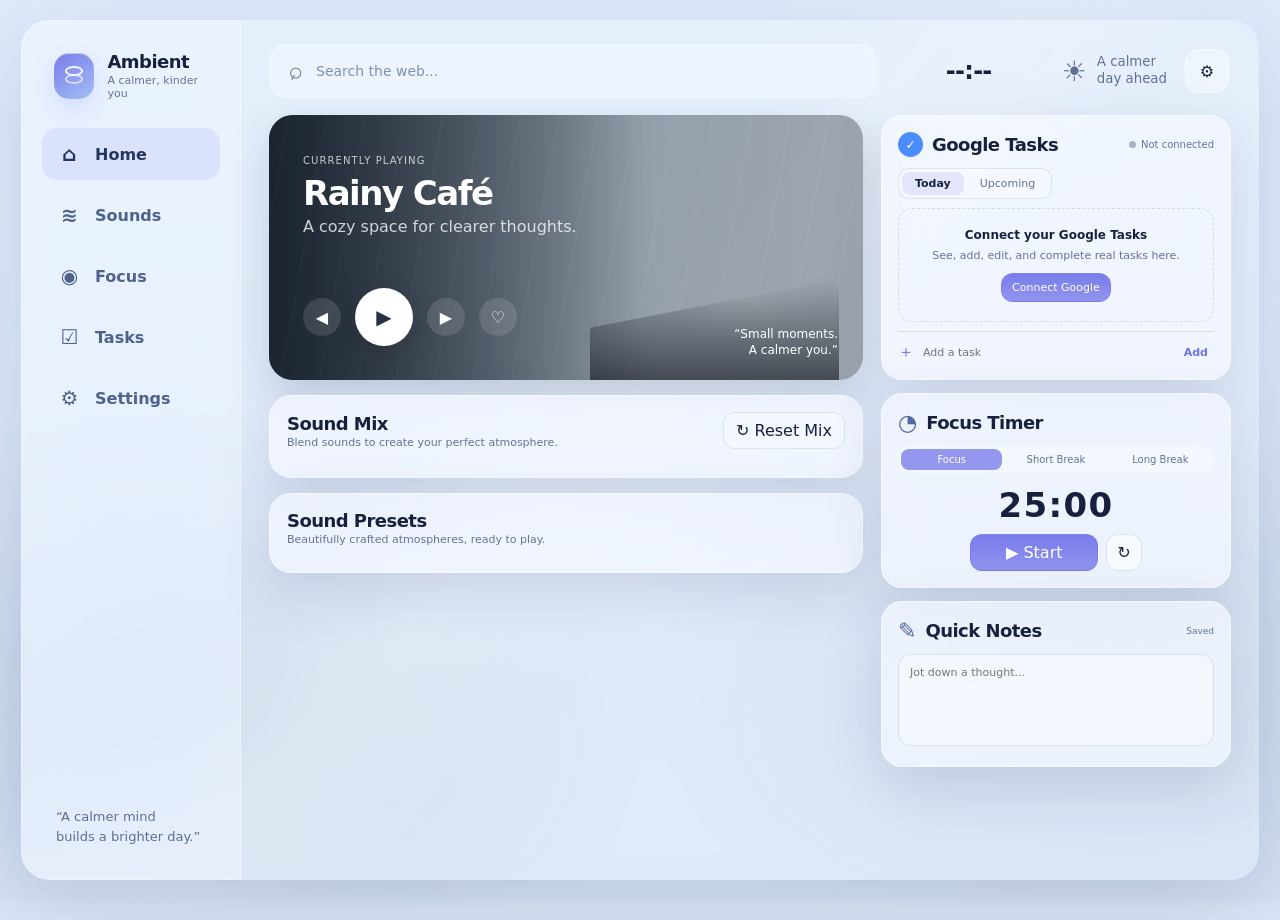
==== commit 546cb1e1: "Add scenic image layer to dashboard" ====
--- a/extension/newtab.html
+++ b/extension/newtab.html
@@ -6,6 +6,7 @@
   <meta name="color-scheme" content="light dark" />
   <title>Ambient Dashboard</title>
   <link rel="stylesheet" href="styles.css" />
+  <link rel="stylesheet" href="images.css" />
 </head>
 <body>
   <div class="page-bg" id="pageBg"></div>
--- a/extension/images.css
+++ b/extension/images.css
@@ -0,0 +1,19 @@
+.page-bg {
+  background-image:
+    linear-gradient(rgba(225,235,249,.40), rgba(205,219,238,.52)),
+    url("https://images.unsplash.com/photo-1755160049899-2a670d6f1c19?auto=format&fit=crop&q=82&w=2400");
+  background-size: cover;
+  background-position: center;
+}
+body.dark .page-bg {
+  background-image:
+    linear-gradient(rgba(8,15,27,.62), rgba(9,17,29,.72)),
+    url("https://images.unsplash.com/photo-1755160049899-2a670d6f1c19?auto=format&fit=crop&q=78&w=2400");
+}
+.now-playing {
+  background-image:
+    linear-gradient(90deg, rgba(12,22,37,.72), rgba(14,25,39,.22) 65%, rgba(8,13,22,.18)),
+    url("https://images.unsplash.com/photo-1756625080821-a9081b8e9eb6?auto=format&fit=crop&q=84&w=1800") !important;
+  background-size: cover !important;
+  background-position: center !important;
+}
